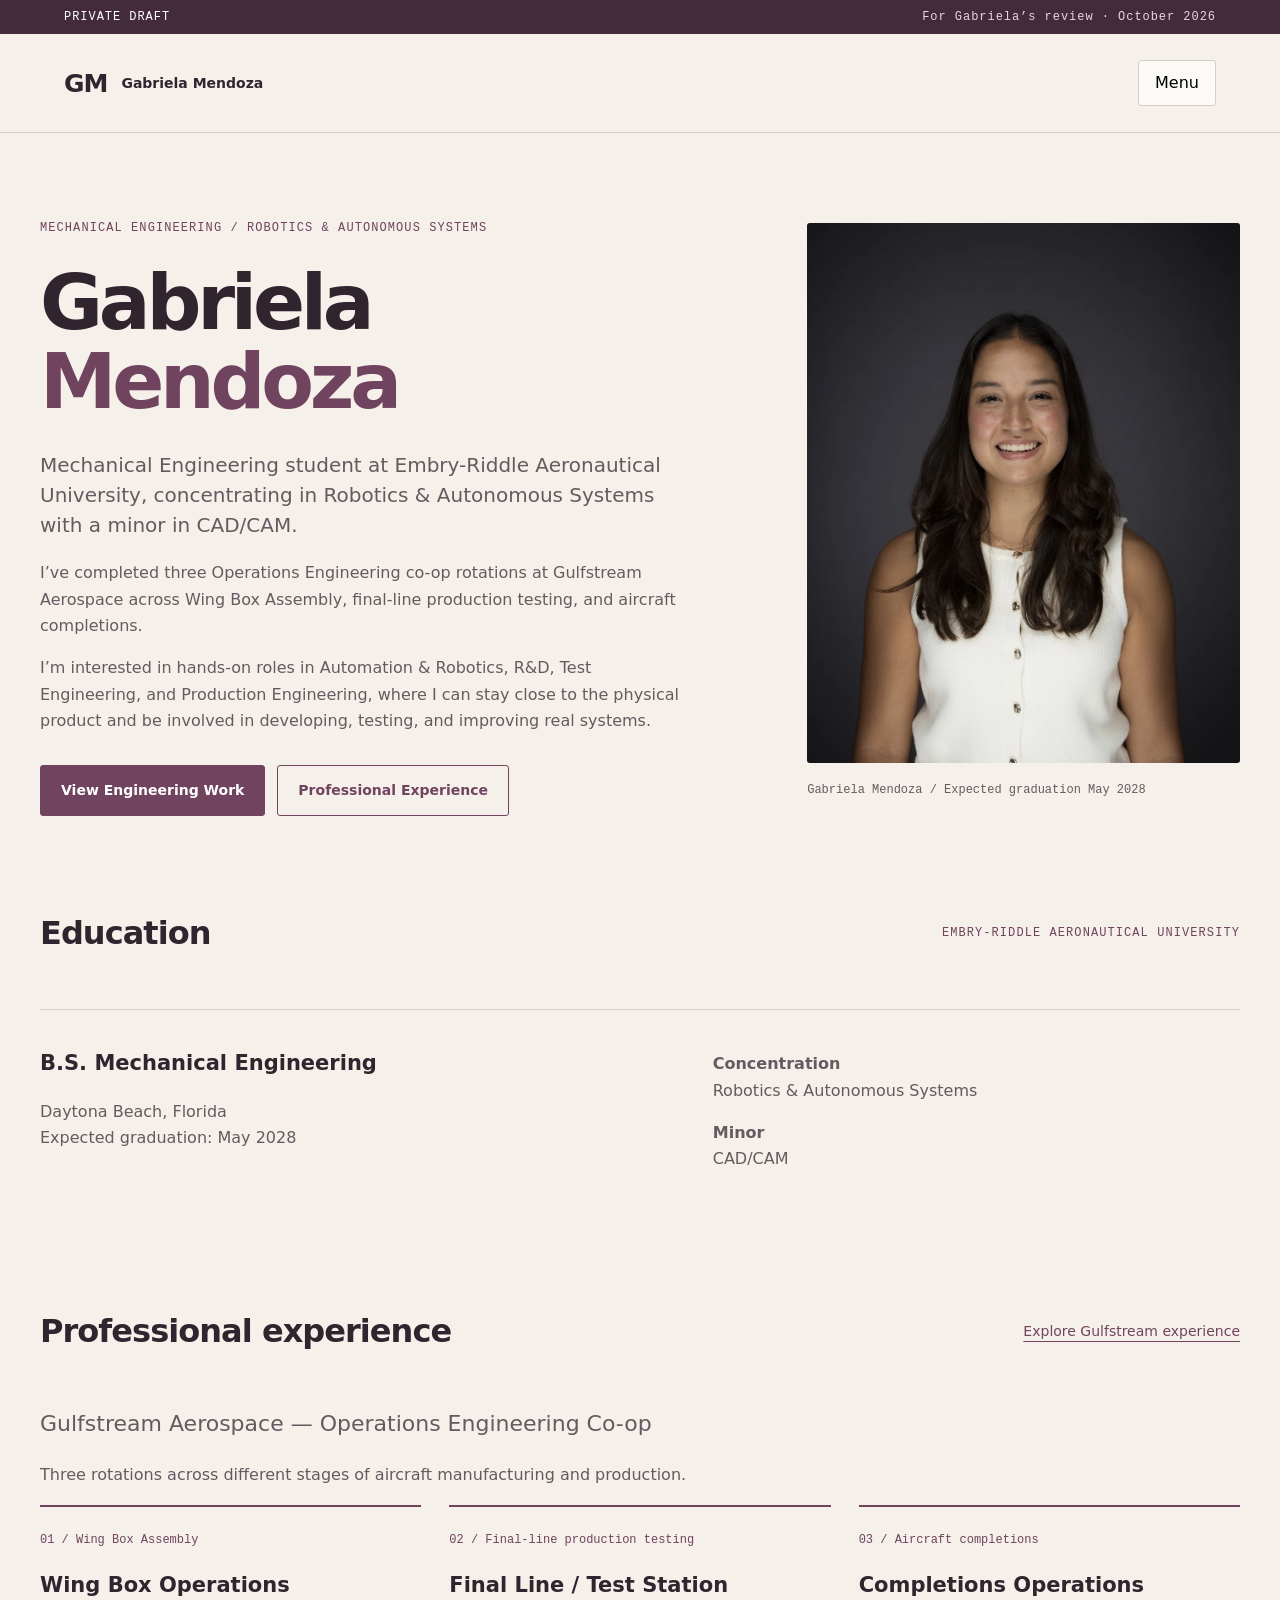
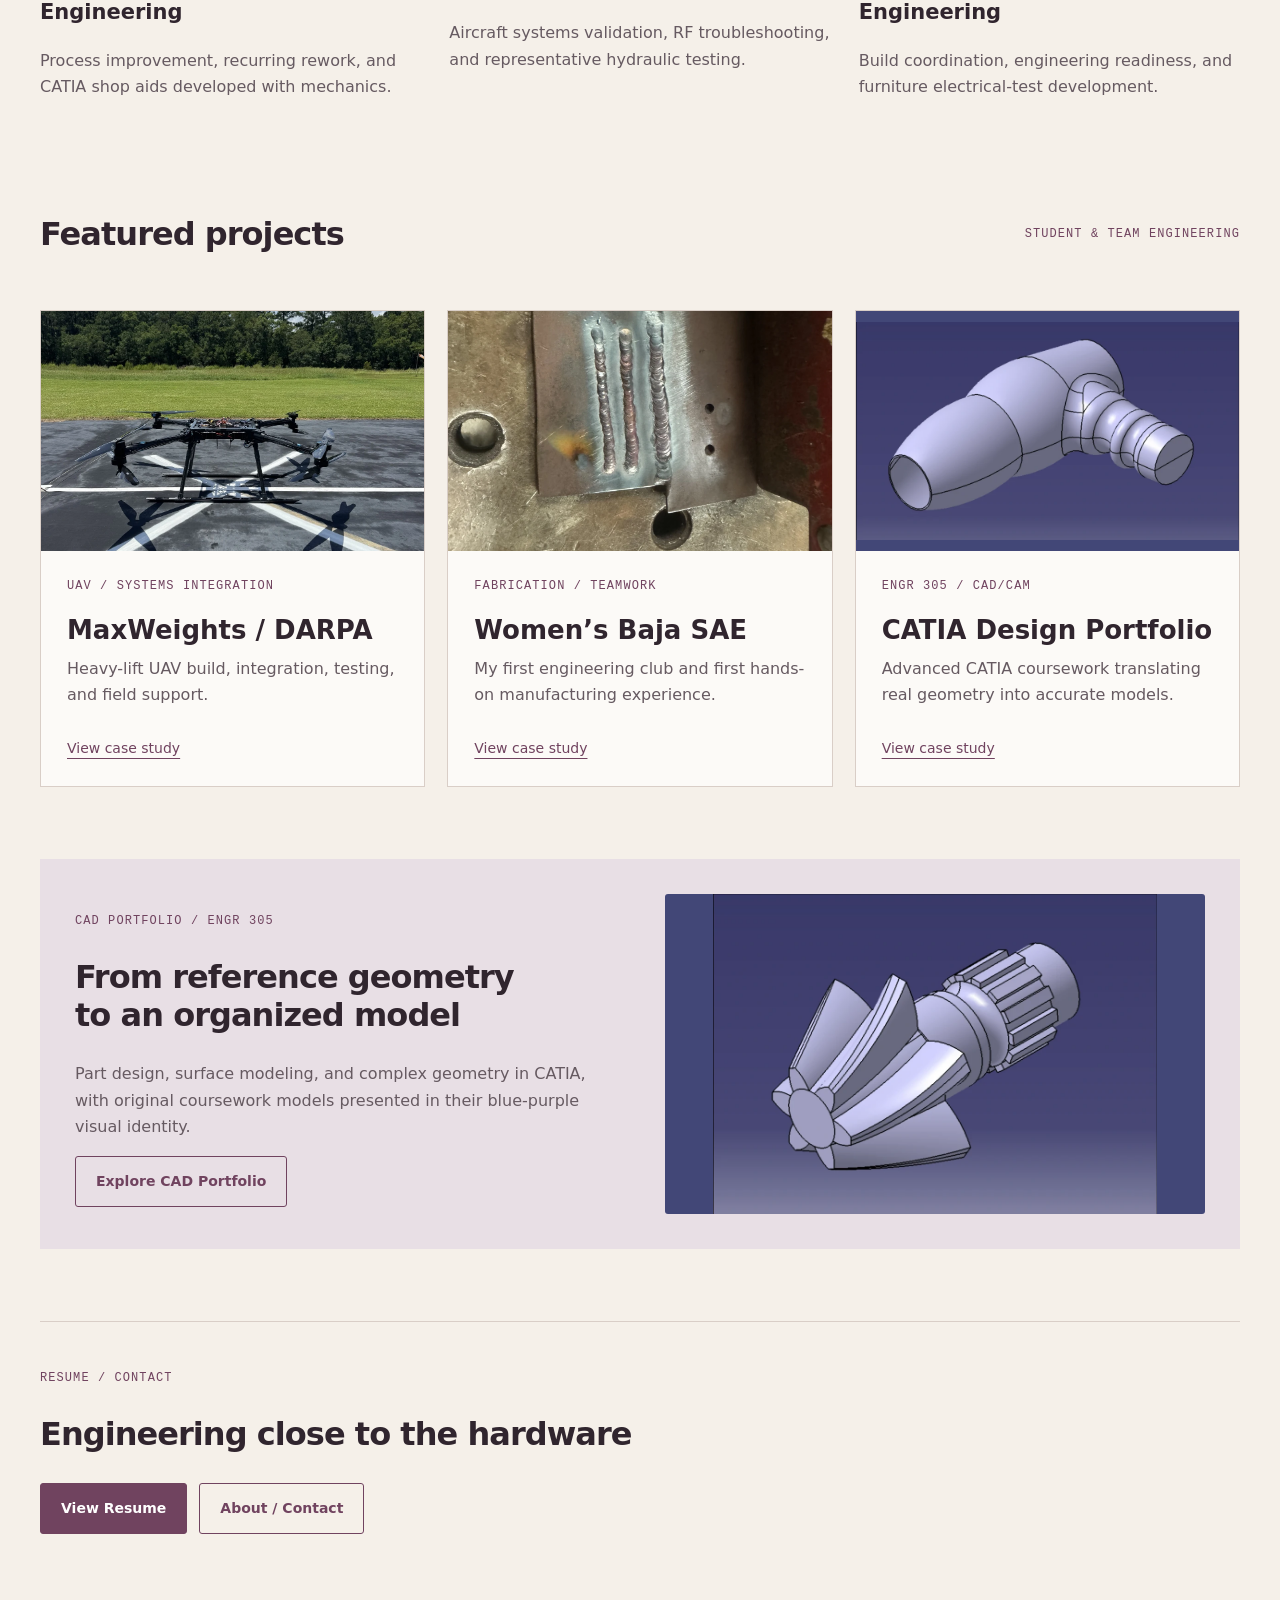
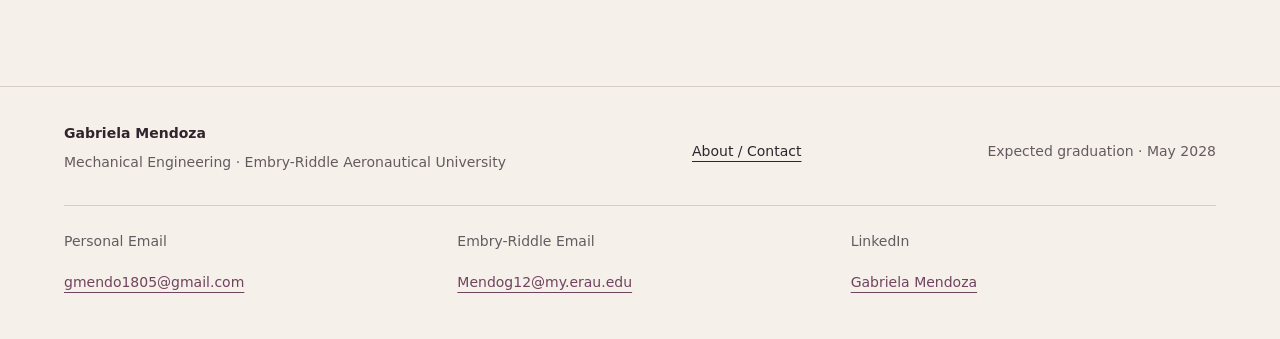
==== index.html @ 45b30d53 "Deploy approved portfolio dist without design changes" ====
<!doctype html><html lang="en"><head><meta charset="utf-8"><meta name="viewport" content="width=device-width,initial-scale=1"><title>Mechanical Engineering Portfolio | Gabriela Mendoza</title><meta name="description" content="Gabriela Mendoza: mechanical engineering, robotics, aircraft production, testing, and CAD."><meta name="robots" content="noindex,nofollow"><meta property="og:title" content="Mechanical Engineering Portfolio | Gabriela Mendoza"><meta property="og:description" content="Gabriela Mendoza: mechanical engineering, robotics, aircraft production, testing, and CAD."><meta property="og:type" content="website"><meta property="og:image" content="assets/social-preview.jpg"><link rel="icon" href="assets/favicon.svg"><link rel="stylesheet" href="assets/style.css"><link rel="stylesheet" href="assets/revision.css"><script src="assets/site.js" defer></script></head><body><a class="skip" href="#main">Skip to content</a><div class="preview">PRIVATE DRAFT <span>For Gabriela’s review · October 2026</span></div><header><a class="brand" href="index.html">GM<span>Gabriela Mendoza</span></a><button class="menu" aria-expanded="false" aria-controls="navigation">Menu</button><nav id="navigation" aria-label="Main navigation"><a href="index.html" aria-current="page">Home</a><a href="education.html">Education</a><a href="experience.html">Professional Experience</a><a href="projects.html">Projects</a><a href="cad.html">CAD Portfolio</a><a href="certifications.html">Certifications</a><a href="resume.html">Resume</a><a href="about.html">About / Contact</a></nav></header><main id="main"><section class="hero"><div><p class="eyebrow">Mechanical Engineering / Robotics & Autonomous Systems</p><h1>Gabriela<br><span>Mendoza</span></h1><p class="lead">Mechanical Engineering student at Embry-Riddle Aeronautical University, concentrating in Robotics & Autonomous Systems with a minor in CAD/CAM.</p><p>I’ve completed three Operations Engineering co-op rotations at Gulfstream Aerospace across Wing Box Assembly, final-line production testing, and aircraft completions.</p><p>I’m interested in hands-on roles in Automation &amp; Robotics, R&amp;D, Test Engineering, and Production Engineering, where I can stay close to the physical product and be involved in developing, testing, and improving real systems.</p><div class="actions"><a class="button" href="projects.html">View Engineering Work</a><a class="button secondary" href="experience.html">Professional Experience</a></div></div><figure class="portrait"><img src="assets/web/headshot.webp" alt="Professional portrait of Gabriela Mendoza" fetchpriority="high" srcset="assets/web/headshot-480.webp 320w, assets/web/headshot-960.webp 640w, assets/web/headshot.webp 1024w" sizes="(max-width: 760px) 100vw, 60vw"><figcaption>Gabriela Mendoza / Expected graduation May 2028</figcaption></figure></section><section id="education"><div class="section-title"><h2>Education</h2><span class="eyebrow">Embry-Riddle Aeronautical University</span></div><div class="education-row"><div><h3>B.S. Mechanical Engineering</h3><p>Daytona Beach, Florida<br>Expected graduation: May 2028</p></div><div><p><strong>Concentration</strong><br>Robotics & Autonomous Systems</p><p><strong>Minor</strong><br>CAD/CAM</p></div></div></section><section id="professional-experience"><div class="section-title"><h2>Professional experience</h2><a href="experience.html">Explore Gulfstream experience</a></div><p class="lead">Gulfstream Aerospace — Operations Engineering Co-op</p><p>Three rotations across different stages of aircraft manufacturing and production.</p><div class="progress"><div><span>01 / Wing Box Assembly</span><h3>Wing Box Operations Engineering</h3><p>Process improvement, recurring rework, and CATIA shop aids developed with mechanics.</p></div><div><span>02 / Final-line production testing</span><h3>Final Line / Test Station</h3><p>Aircraft systems validation, RF troubleshooting, and representative hydraulic testing.</p></div><div><span>03 / Aircraft completions</span><h3>Completions Operations Engineering</h3><p>Build coordination, engineering readiness, and furniture electrical-test development.</p></div></div></section><section id="featured-projects"><div class="section-title"><h2>Featured projects</h2><span class="eyebrow">Student & Team Engineering</span></div><div class="cards"><a class="card visual-card" href="maxweights.html"><img src="assets/web/drone-field.webp" alt="" loading="lazy" srcset="assets/web/drone-field-480.webp 360w, assets/web/drone-field-960.webp 720w, assets/web/drone-field.webp 1152w" sizes="(max-width: 760px) 100vw, 60vw"><div><span class="eyebrow">UAV / Systems Integration</span><h3>MaxWeights / DARPA</h3><p>Heavy-lift UAV build, integration, testing, and field support.</p><span class="card-link">View case study</span></div></a><a class="card visual-card" href="baja.html"><img src="assets/web/baja-weld.webp" alt="" loading="lazy" srcset="assets/web/baja-weld-480.webp 360w, assets/web/baja-weld-960.webp 720w, assets/web/baja-weld.webp 1152w" sizes="(max-width: 760px) 100vw, 60vw"><div><span class="eyebrow">Fabrication / Teamwork</span><h3>Women’s Baja SAE</h3><p>My first engineering club and first hands-on manufacturing experience.</p><span class="card-link">View case study</span></div></a><a class="card visual-card" href="cad.html"><img src="assets/web/transition.webp" alt="" loading="lazy" srcset="assets/web/transition-480.webp 480w, assets/web/transition-960.webp 960w, assets/web/transition.webp 1400w" sizes="(max-width: 760px) 100vw, 60vw"><div><span class="eyebrow">ENGR 305 / CAD/CAM</span><h3>CATIA Design Portfolio</h3><p>Advanced CATIA coursework translating real geometry into accurate models.</p><span class="card-link">View case study</span></div></a></div></section><section id="cad-portfolio" class="cad-feature"><div><p class="eyebrow">CAD Portfolio / ENGR 305</p><h2>From reference geometry<br>to an organized model</h2><p>Part design, surface modeling, and complex geometry in CATIA, with original coursework models presented in their blue-purple visual identity.</p><a class="button secondary" href="cad.html">Explore CAD Portfolio</a></div><figure class="photo "><img src="assets/web/radial.webp" alt="Original CATIA radial-feature coursework model" loading="lazy" decoding="async" srcset="assets/web/radial-480.webp 480w, assets/web/radial-960.webp 960w, assets/web/radial.webp 1400w" sizes="(max-width: 760px) 100vw, 60vw"></figure></section><section id="resume-contact" class="callout"><p class="eyebrow">Resume / Contact</p><h2>Engineering close to the hardware</h2><div class="actions"><a class="button" href="resume.html">View Resume</a><a class="button secondary" href="about.html">About / Contact</a></div></section></main><footer><div><strong>Gabriela Mendoza</strong><p>Mechanical Engineering · Embry-Riddle Aeronautical University</p></div><a href="about.html">About / Contact</a><span>Expected graduation · May 2028</span><div class="footer-contact" aria-label="Contact Gabriela"><div class="contact-links"><div><span>Personal Email</span><a href="mailto:gmendo1805@gmail.com">gmendo1805@gmail.com</a></div><div><span>Embry-Riddle Email</span><a href="mailto:Mendog12@my.erau.edu">Mendog12@my.erau.edu</a></div><div><span>LinkedIn</span><a href="https://www.linkedin.com/in/gabriela-mendoza-131874274" target="_blank" rel="noopener">Gabriela Mendoza</a></div></div></div></footer></body></html>
---- assets/style.css ----
:root{--ink:#101828;--muted:#526174;--blue:#245c8e;--paper:#f7f8fa;--line:#d4dce5}*{box-sizing:border-box}html{scroll-behavior:smooth}body{margin:0;background:var(--paper);color:var(--ink);font:16px/1.65 system-ui,-apple-system,BlinkMacSystemFont,"Segoe UI",sans-serif}a{color:inherit;text-underline-offset:5px}button{font:inherit}a:focus-visible,button:focus-visible{outline:3px solid #327cc1;outline-offset:5px}.skip{position:absolute;left:20px;top:-100px;background:white;padding:12px;z-index:10}.skip:focus{top:10px}.preview{padding:8px 5%;background:#101828;color:white;font:12px/1.5 ui-monospace,monospace;letter-spacing:.08em;display:flex;justify-content:space-between}.preview span{color:#bdccde}header{max-width:1440px;margin:auto;padding:26px 5%;display:flex;align-items:center;justify-content:space-between;gap:20px;border-bottom:1px solid var(--line)}.brand{font-size:25px;font-weight:800;text-decoration:none;display:flex;align-items:center;gap:14px;letter-spacing:-1px}.brand span{font-size:14px;letter-spacing:0;font-weight:600}nav{display:flex;gap:23px}nav a{font-size:14px;text-decoration:none;padding:10px 0;color:var(--muted)}nav a:hover,nav a[aria-current]{color:var(--blue);box-shadow:0 2px var(--blue)}.menu{display:none}main{max-width:1280px;padding:0 40px 80px;margin:auto}section{margin:72px 0}.hero{display:grid;grid-template-columns:1.55fr 1fr;gap:75px;align-items:center;margin:74px 0 48px}.eyebrow{font:12px/1.6 ui-monospace,SFMono-Regular,Consolas,monospace;letter-spacing:.09em;text-transform:uppercase;color:var(--blue)}h1{font-size:clamp(44px,6.3vw,84px);line-height:1.04;letter-spacing:-.055em;margin:24px 0 28px;font-weight:650}h1 span{color:var(--blue)}h2{font-size:32px;line-height:1.2;letter-spacing:-.03em;font-weight:600}h3{font-size:21px;line-height:1.3;font-weight:600}p{color:var(--muted);max-width:70ch} .lead{font-size:22px;line-height:1.5;max-width:770px}.hero p:not(.eyebrow){max-width:650px}.actions{display:flex;align-items:center;flex-wrap:wrap;gap:12px;margin-top:30px}.button{display:inline-block;padding:13px 20px;background:var(--blue);color:white;border:1px solid var(--blue);text-decoration:none;font-size:14px;font-weight:600;border-radius:3px;min-height:48px}.button:hover{background:#17466e}.button.secondary{color:var(--blue);background:transparent}.button.secondary:hover{background:#eaf1f7}.text-link{padding:12px;font-size:14px;font-weight:600}.education{background:#eaf1f7;padding:38px;border-top:4px solid var(--blue)}.big{font-size:92px;font-weight:500;line-height:1.1;display:block;letter-spacing:-6px;margin:20px 0;color:var(--blue)}.education h2{font-size:28px;margin:16px 0}.rule{height:1px;background:#c1d1e0;margin:25px 0}.roles{font-size:14px;padding:25px 0;border-top:1px solid var(--line);border-bottom:1px solid var(--line);color:var(--blue)}.section-title{display:flex;justify-content:space-between;align-items:center;gap:20px;margin-bottom:30px}.section-title a{font-size:14px;color:var(--blue)}.progress{display:grid;grid-template-columns:repeat(3,1fr);gap:28px}.progress>div{border-top:2px solid var(--blue);padding-top:18px}.progress span{font:12px ui-monospace,monospace;color:var(--blue)}.cards{display:grid;grid-template-columns:repeat(3,1fr);gap:22px}.cards.two{grid-template-columns:repeat(2,1fr)}.card{padding:34px 28px;display:flex;flex-direction:column;background:white;border:1px solid var(--line);text-decoration:none;min-height:270px;transition:transform .15s,border-color .15s}.card:hover{transform:translateY(-4px);border-color:var(--blue)}.card h3{font-size:27px;margin:28px 0 8px}.card p{margin:0 0 28px}.card-link{margin-top:auto;font-size:14px;color:var(--blue);text-decoration:underline}.intro{margin:80px 0 60px;max-width:950px}.intro h1{font-size:clamp(42px,5.2vw,70px)}.rotation{display:grid;grid-template-columns:1fr 1.25fr;gap:85px;padding-top:45px;border-top:1px solid var(--line)}.index{font-size:48px;color:#a7b7c8;line-height:1.2}.detail{padding-bottom:15px;border-bottom:1px solid var(--line);margin-bottom:24px}.detail h3{margin-top:0}.footnote{font-size:14px;border-left:3px solid var(--blue);padding-left:20px}.asset-note{padding:30px;background:#eaf1f7;border:1px dashed #a3b8cc;margin:25px 0}.asset-note p{margin:8px 0}.case{display:grid;grid-template-columns:1fr 2fr;gap:70px}.case article{margin-bottom:45px}.case h2{margin-top:0}.case aside{border-top:2px solid var(--blue);padding-top:22px}.cad-empty{background:#eaeaf3;padding:55px;border-top:4px solid #424777}.cad-empty .eyebrow{color:#424777}.resume-sheet{background:white;border:1px solid var(--line);padding:45px}.callout{border-top:1px solid var(--line);padding-top:35px}footer{border-top:1px solid var(--line);max-width:1440px;margin:auto;padding:35px 5%;display:flex;justify-content:space-between;gap:25px;align-items:center;font-size:14px}footer p{margin:6px 0}footer span{color:var(--muted)}@media(max-width:1100px){nav{gap:12px}.brand span{display:none}.hero{gap:35px}.rotation{gap:35px}}@media(max-width:760px){main{padding:0 22px 45px}header{flex-wrap:wrap;padding:18px 22px}.brand span{display:block}.menu{display:block;border:1px solid var(--line);background:white;padding:9px 16px;border-radius:3px}nav{display:none;width:100%;flex-direction:column;gap:0}nav.open{display:flex}nav a{padding:12px}.preview{padding:8px 22px}.preview span{font-size:11px;letter-spacing:0}.hero,.rotation,.case{grid-template-columns:1fr;gap:30px}.hero{margin-top:45px}.hero h1{font-size:64px}.education{padding:28px}.big{font-size:70px}.cards,.cards.two,.progress{grid-template-columns:1fr}.card{min-height:240px}.section-title{align-items:flex-start;flex-direction:column;gap:0}.section-title h2{margin-bottom:12px}section{margin:48px 0}.intro{margin-top:48px}.intro h1{font-size:48px}.resume-sheet,.cad-empty{padding:26px}.case aside{max-width:100%}footer{align-items:flex-start;flex-direction:column}.lead{font-size:20px}}@media(prefers-reduced-motion:reduce){html{scroll-behavior:auto}*{transition:none!important}}
---- assets/revision.css ----
:root{--ink:#30252e;--muted:#665a61;--blue:#70435f;--paper:#f5f0e9;--line:#d9cec7}body{background:var(--paper)}.preview{background:#432b3b}.preview span{color:#e7d6df}h1{font-weight:600}.hero{grid-template-columns:1.45fr .9fr;gap:70px}.hero h1{font-size:clamp(48px,6vw,80px)}.hero .lead{font-size:20px}.portrait{margin:0}.portrait img{width:100%;height:540px;object-fit:cover;object-position:center 25%;border-radius:3px;background:#d7c8c5}.portrait figcaption{font:12px/1.6 ui-monospace,monospace;color:var(--muted);margin-top:10px}.button:hover{background:#513046}.button.secondary:hover{background:#eae0e5}.education-row{display:grid;grid-template-columns:1.1fr .9fr 1.2fr;gap:40px;border-top:1px solid var(--line);padding:25px 0}.education-row h3{margin-top:15px}.progress span,.eyebrow{color:var(--blue)}.education{background:#eee5dc}.visual-card{padding:0;overflow:hidden;border-color:var(--line);background:#fcfaf7;min-height:0}.visual-card>img{width:100%;height:240px;object-fit:cover}.visual-card>div{padding:26px;display:flex;flex-direction:column;flex:1}.visual-card h3{margin-top:18px;font-size:26px}.visual-card .card-link{margin-top:auto}.visual-card:nth-child(3)>img{object-fit:contain;background:#424777}.photo{margin:0}.photo img{display:block;width:100%;height:auto;border-radius:3px}.photo figcaption{font-size:14px;color:var(--muted);margin-top:12px}.wide-photo{background:#e6ddd3;padding:25px}.wide-photo img{height:550px;object-fit:contain}.experience-photo{float:right;width:28%;margin:0 0 35px 40px}.experience-photo img{max-height:340px;object-fit:cover;object-position:center 68%}.experience-context{max-width:780px;font-size:18px}.rotation{clear:both;gap:60px}.rotation h2{font-size:30px}.index{color:#b698aa}.metrics{display:grid;gap:18px;margin:30px 0}.metrics>div{padding:15px 0;border-top:1px solid var(--line)}.metrics strong{font-size:34px;color:var(--blue);display:block;line-height:1.2}.metrics span{font-size:14px;color:var(--muted)}.star{margin:60px 0}.star-step{display:grid;grid-template-columns:1fr 1.55fr;gap:65px;padding:38px 0;border-top:1px solid var(--line)}.star-step h2{font-size:30px}.star-step p:first-child{margin-top:0}.star-step .photo{margin:28px 0}.star-step img{max-height:540px;object-fit:contain;background:#e8dfd5}.weld-photo img{max-height:390px}.challenge{padding:35px;background:#ece3da}.source-link{font-size:14px;color:var(--blue)}.cad-feature{display:grid;grid-template-columns:1fr 1fr;gap:50px;align-items:center;padding:35px;background:#e8dfe5}.cad-feature img{max-height:320px;object-fit:contain;background:#424777}.cad-lead{padding:25px;background:#e9e3ed}.cad-lead img{height:360px;object-fit:contain}.gallery-grid{display:grid;grid-template-columns:repeat(3,1fr);gap:24px}.model{background:#fcfaf7;border:1px solid var(--line);text-decoration:none;display:block}.model img{width:100%;height:240px;object-fit:contain;background:#424777;display:block}.model span{display:block;padding:16px;font-size:15px}.model:hover{border-color:var(--blue)}.about-layout{display:grid;grid-template-columns:.8fr 1.2fr;gap:65px;align-items:start}.about-layout img{max-height:580px;object-fit:cover}.video-panel{margin:35px 0}.video-panel video{width:100%;max-height:540px;background:#30252e;border-radius:3px}.video-panel figcaption{font-size:14px;color:var(--muted);margin-top:10px}a:focus-visible,button:focus-visible{outline-color:#70435f}.resume-sheet{background:#fcfaf7}@media(max-width:1000px){header{flex-wrap:wrap}.hero{gap:35px}.portrait img{height:480px}.gallery-grid{grid-template-columns:repeat(2,1fr)}.star-step{gap:35px}.education-row{gap:25px}}@media(max-width:760px){.hero,.education-row,.star-step,.cad-feature,.about-layout{grid-template-columns:1fr;gap:24px}.portrait{max-width:450px}.portrait img{height:430px}.hero h1{font-size:60px}.experience-photo{float:none;width:100%;margin:30px 0}.experience-photo img{max-height:440px;object-fit:contain}.rotation{gap:20px}.education-row{padding-top:15px}.education-row>div{border-bottom:1px solid var(--line);padding-bottom:15px}.wide-photo{padding:12px}.wide-photo img{height:420px}.visual-card>img{height:260px}.cad-feature{padding:22px}.gallery-grid{grid-template-columns:1fr}.model img{height:280px}.star-step{padding:25px 0}.star-step h2{margin:12px 0 0}.challenge{padding:24px}.about-layout .photo{max-width:420px}.cad-lead{padding:15px}.cad-lead img{height:260px}.metrics{grid-template-columns:1fr}.preview{flex-wrap:wrap;gap:4px}.hero .lead{font-size:19px}}

.experience-heading .experience-subtitle{display:block;font-size:clamp(24px,3vw,36px);line-height:1.35;letter-spacing:-.02em;color:var(--muted);margin-top:18px}.nowrap{white-space:nowrap}.experience-heading .nowrap{color:inherit}.combined-impact p{margin:12px 0}.combined-impact .impact-context{font-size:14px}.skill-grid{display:grid;grid-template-columns:repeat(3,1fr);gap:22px}.skill-grid article{border-top:2px solid #424777;padding-top:12px}.skill-grid h3{font-size:20px;color:#424777}.mouse-model img,.mouse-presentation img{filter:sepia(1) saturate(1.8) hue-rotate(205deg) brightness(.83);background:#424777}.mouse-presentation{background:#424777;padding:24px;max-width:850px}.mouse-presentation img{width:100%;height:auto;display:block}.mouse-detail{scroll-margin-top:30px}@media(max-width:760px){.skill-grid{grid-template-columns:1fr}.experience-heading .experience-subtitle{font-size:25px}.mouse-presentation{padding:12px}}

.contact-section{padding-top:35px;border-top:1px solid var(--line)}.contact-links{display:grid;grid-template-columns:repeat(3,minmax(0,1fr));gap:28px}.contact-links>div{display:flex;flex-direction:column;gap:7px}.contact-links span{font-size:14px;color:var(--muted)}.contact-links a{color:var(--blue);font-size:16px;overflow-wrap:anywhere;min-height:44px;display:flex;align-items:center}footer{flex-wrap:wrap}.footer-contact{flex-basis:100%;border-top:1px solid var(--line);padding-top:24px}.footer-contact .contact-links a{font-size:14px}@media(max-width:760px){.contact-links{grid-template-columns:1fr;gap:18px}.footer-contact{width:100%}}

.structures-training .photo{margin:24px 0 8px;max-width:640px}.structures-training .photo img{width:100%;height:auto}.structures-training figcaption{font-size:14px;line-height:1.6}

.credential-grid{display:grid;grid-template-columns:repeat(2,minmax(0,1fr));gap:24px}.credential-card{background:#fcfaf7;border:1px solid var(--line);padding:30px}.credential-card h3{font-size:25px;margin:8px 0 14px}.credential-org{font-weight:600;color:var(--ink)}.credential-date{font-size:14px}.credential-image{width:100%;height:330px;object-fit:contain;display:block;margin:25px 0;background:#eee5dc}.recognition-image{height:420px}.credential-card blockquote{margin:20px 0;padding-left:20px;border-left:3px solid var(--blue);color:var(--muted)}.pdf-preview{margin:35px 0}.pdf-preview object{display:block;width:100%;height:1000px;border:1px solid var(--line);background:white}.pdf-preview img{width:100%;height:auto}.resume-actions{margin-top:-20px}@media(max-width:1280px){header{flex-wrap:wrap}.menu{display:block;border:1px solid var(--line);background:#fcfaf7;padding:9px 16px;border-radius:3px}nav{display:none;width:100%;flex-direction:column;gap:0}nav.open{display:flex}nav a{padding:12px}}@media(max-width:760px){.credential-grid{grid-template-columns:1fr}.credential-card{padding:22px}.credential-image{height:280px}.recognition-image{height:340px}.pdf-preview object{height:650px}}

.education-row{grid-template-columns:1.2fr 1fr}.recognition-image{height:auto;max-height:none;object-fit:contain}.structures-training .photo{max-width:570px}.resume-card-preview{max-width:380px;margin:45px auto 60px;padding:16px;background:#fcfaf7;border:1px solid var(--line);box-shadow:0 6px 20px #30252e0a}.resume-card-preview img{display:block;width:100%;height:auto}.resume-actions{margin:0 0 20px}.resume-card-preview a{display:block}.resume-card-preview a:focus-visible{outline-offset:8px}@media(max-width:760px){.education-row{grid-template-columns:1fr}.resume-card-preview{max-width:300px;margin-top:35px}}
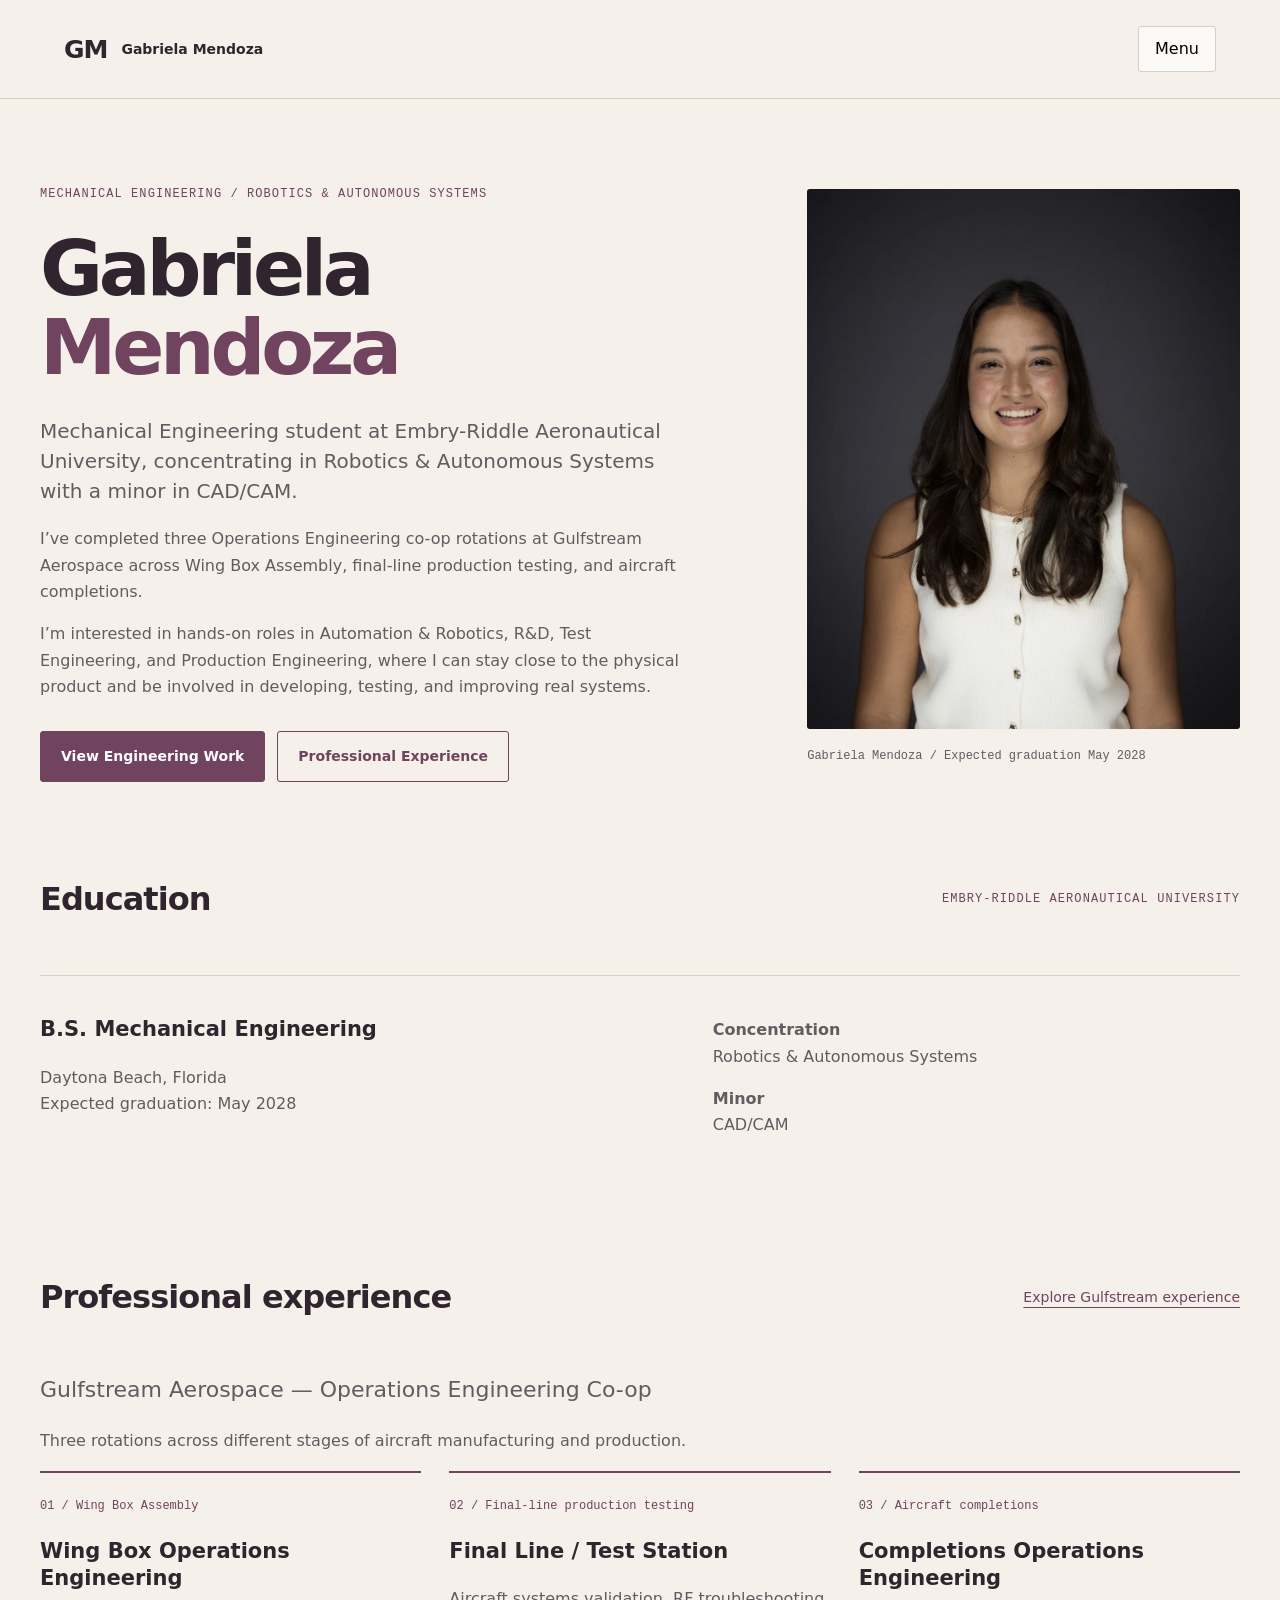
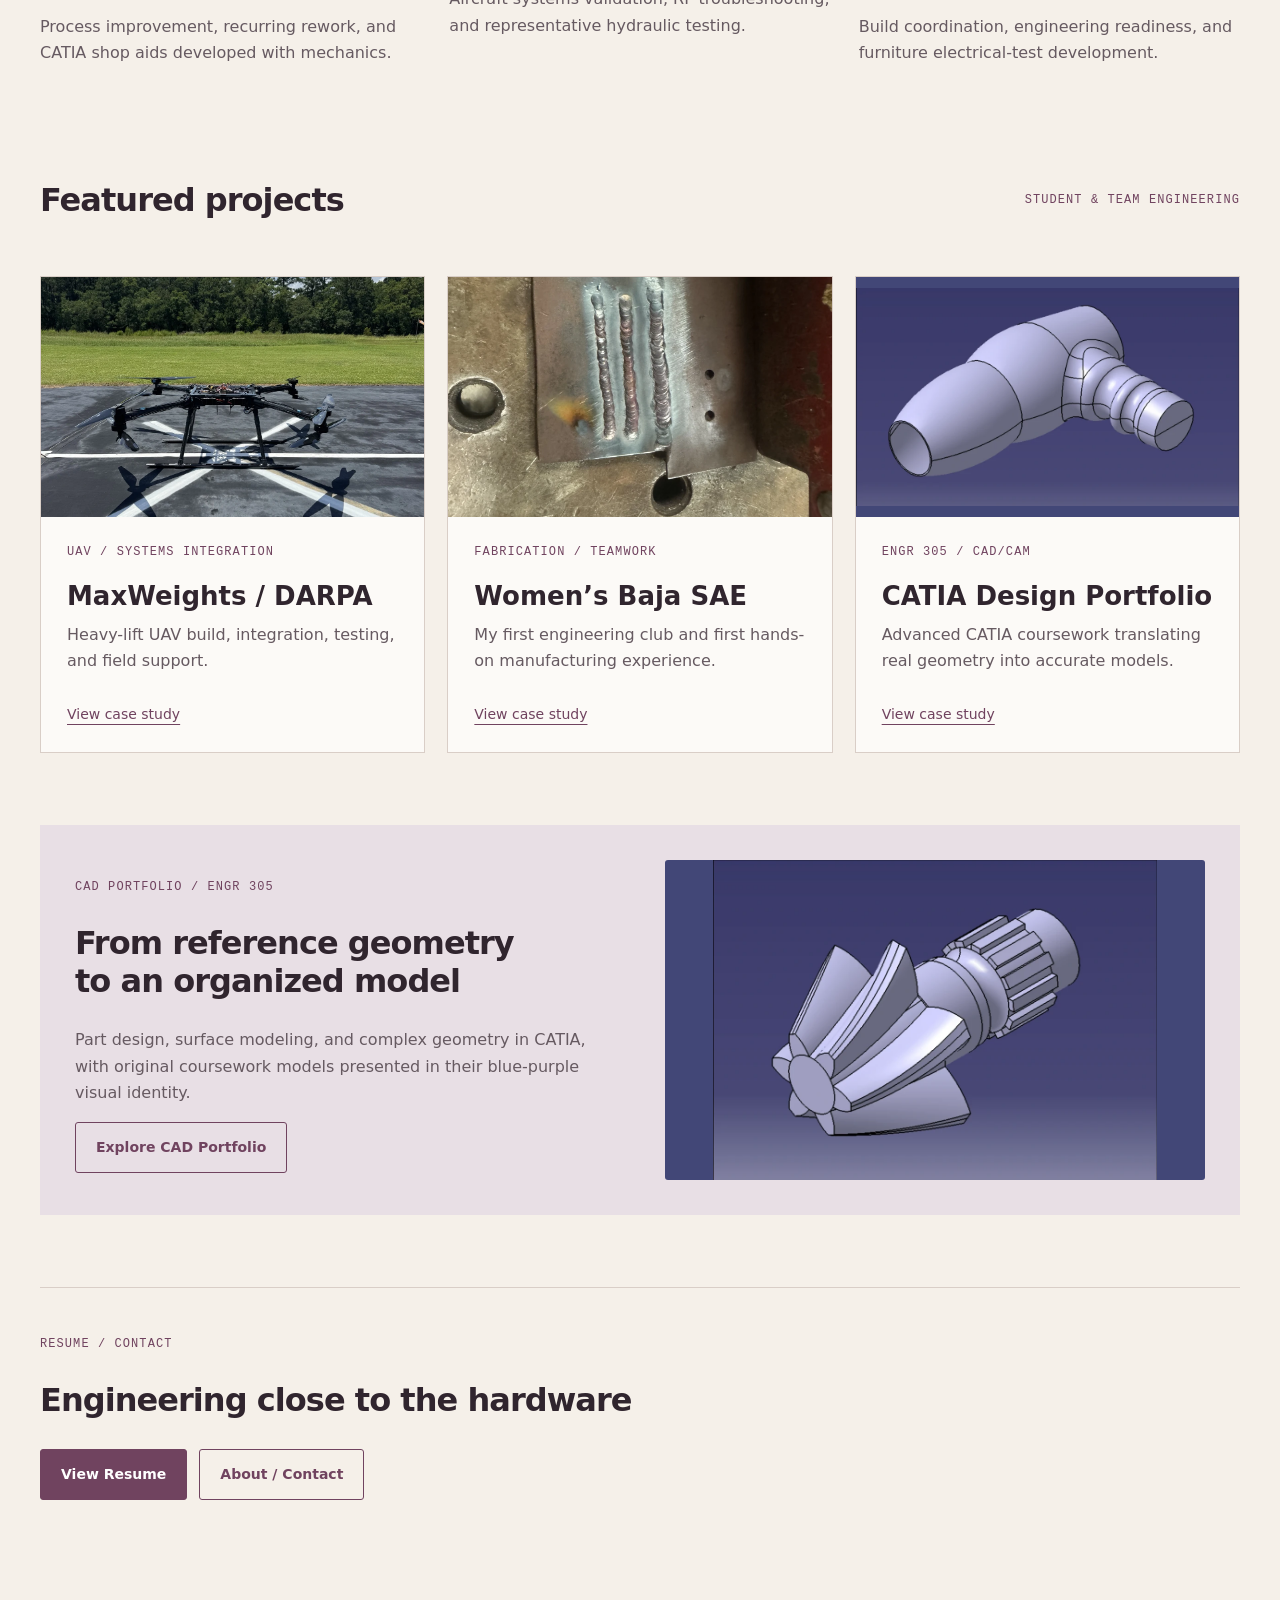
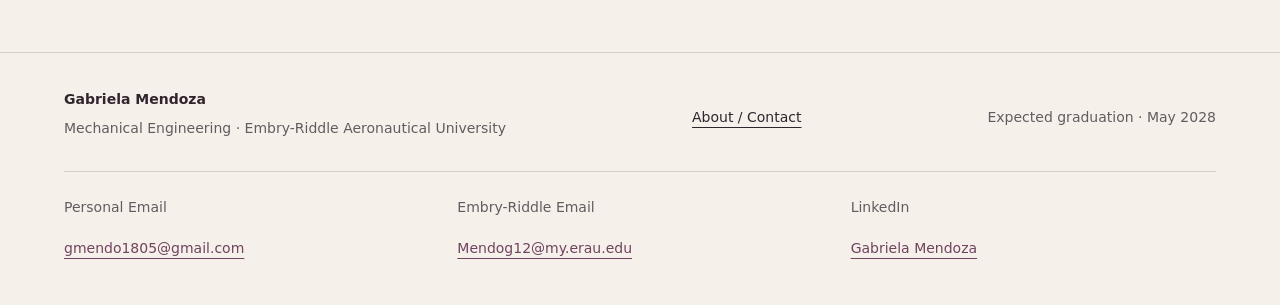
==== commit 3456a8b3: "Remove draft banner and improve public crawler metadata" ====
--- a/index.html
+++ b/index.html
@@ -1 +1 @@
-<!doctype html><html lang="en"><head><meta charset="utf-8"><meta name="viewport" content="width=device-width,initial-scale=1"><title>Mechanical Engineering Portfolio | Gabriela Mendoza</title><meta name="description" content="Gabriela Mendoza: mechanical engineering, robotics, aircraft production, testing, and CAD."><meta name="robots" content="noindex,nofollow"><meta property="og:title" content="Mechanical Engineering Portfolio | Gabriela Mendoza"><meta property="og:description" content="Gabriela Mendoza: mechanical engineering, robotics, aircraft production, testing, and CAD."><meta property="og:type" content="website"><meta property="og:image" content="assets/social-preview.jpg"><link rel="icon" href="assets/favicon.svg"><link rel="stylesheet" href="assets/style.css"><link rel="stylesheet" href="assets/revision.css"><script src="assets/site.js" defer></script></head><body><a class="skip" href="#main">Skip to content</a><div class="preview">PRIVATE DRAFT <span>For Gabriela’s review · October 2026</span></div><header><a class="brand" href="index.html">GM<span>Gabriela Mendoza</span></a><button class="menu" aria-expanded="false" aria-controls="navigation">Menu</button><nav id="navigation" aria-label="Main navigation"><a href="index.html" aria-current="page">Home</a><a href="education.html">Education</a><a href="experience.html">Professional Experience</a><a href="projects.html">Projects</a><a href="cad.html">CAD Portfolio</a><a href="certifications.html">Certifications</a><a href="resume.html">Resume</a><a href="about.html">About / Contact</a></nav></header><main id="main"><section class="hero"><div><p class="eyebrow">Mechanical Engineering / Robotics & Autonomous Systems</p><h1>Gabriela<br><span>Mendoza</span></h1><p class="lead">Mechanical Engineering student at Embry-Riddle Aeronautical University, concentrating in Robotics & Autonomous Systems with a minor in CAD/CAM.</p><p>I’ve completed three Operations Engineering co-op rotations at Gulfstream Aerospace across Wing Box Assembly, final-line production testing, and aircraft completions.</p><p>I’m interested in hands-on roles in Automation &amp; Robotics, R&amp;D, Test Engineering, and Production Engineering, where I can stay close to the physical product and be involved in developing, testing, and improving real systems.</p><div class="actions"><a class="button" href="projects.html">View Engineering Work</a><a class="button secondary" href="experience.html">Professional Experience</a></div></div><figure class="portrait"><img src="assets/web/headshot.webp" alt="Professional portrait of Gabriela Mendoza" fetchpriority="high" srcset="assets/web/headshot-480.webp 320w, assets/web/headshot-960.webp 640w, assets/web/headshot.webp 1024w" sizes="(max-width: 760px) 100vw, 60vw"><figcaption>Gabriela Mendoza / Expected graduation May 2028</figcaption></figure></section><section id="education"><div class="section-title"><h2>Education</h2><span class="eyebrow">Embry-Riddle Aeronautical University</span></div><div class="education-row"><div><h3>B.S. Mechanical Engineering</h3><p>Daytona Beach, Florida<br>Expected graduation: May 2028</p></div><div><p><strong>Concentration</strong><br>Robotics & Autonomous Systems</p><p><strong>Minor</strong><br>CAD/CAM</p></div></div></section><section id="professional-experience"><div class="section-title"><h2>Professional experience</h2><a href="experience.html">Explore Gulfstream experience</a></div><p class="lead">Gulfstream Aerospace — Operations Engineering Co-op</p><p>Three rotations across different stages of aircraft manufacturing and production.</p><div class="progress"><div><span>01 / Wing Box Assembly</span><h3>Wing Box Operations Engineering</h3><p>Process improvement, recurring rework, and CATIA shop aids developed with mechanics.</p></div><div><span>02 / Final-line production testing</span><h3>Final Line / Test Station</h3><p>Aircraft systems validation, RF troubleshooting, and representative hydraulic testing.</p></div><div><span>03 / Aircraft completions</span><h3>Completions Operations Engineering</h3><p>Build coordination, engineering readiness, and furniture electrical-test development.</p></div></div></section><section id="featured-projects"><div class="section-title"><h2>Featured projects</h2><span class="eyebrow">Student & Team Engineering</span></div><div class="cards"><a class="card visual-card" href="maxweights.html"><img src="assets/web/drone-field.webp" alt="" loading="lazy" srcset="assets/web/drone-field-480.webp 360w, assets/web/drone-field-960.webp 720w, assets/web/drone-field.webp 1152w" sizes="(max-width: 760px) 100vw, 60vw"><div><span class="eyebrow">UAV / Systems Integration</span><h3>MaxWeights / DARPA</h3><p>Heavy-lift UAV build, integration, testing, and field support.</p><span class="card-link">View case study</span></div></a><a class="card visual-card" href="baja.html"><img src="assets/web/baja-weld.webp" alt="" loading="lazy" srcset="assets/web/baja-weld-480.webp 360w, assets/web/baja-weld-960.webp 720w, assets/web/baja-weld.webp 1152w" sizes="(max-width: 760px) 100vw, 60vw"><div><span class="eyebrow">Fabrication / Teamwork</span><h3>Women’s Baja SAE</h3><p>My first engineering club and first hands-on manufacturing experience.</p><span class="card-link">View case study</span></div></a><a class="card visual-card" href="cad.html"><img src="assets/web/transition.webp" alt="" loading="lazy" srcset="assets/web/transition-480.webp 480w, assets/web/transition-960.webp 960w, assets/web/transition.webp 1400w" sizes="(max-width: 760px) 100vw, 60vw"><div><span class="eyebrow">ENGR 305 / CAD/CAM</span><h3>CATIA Design Portfolio</h3><p>Advanced CATIA coursework translating real geometry into accurate models.</p><span class="card-link">View case study</span></div></a></div></section><section id="cad-portfolio" class="cad-feature"><div><p class="eyebrow">CAD Portfolio / ENGR 305</p><h2>From reference geometry<br>to an organized model</h2><p>Part design, surface modeling, and complex geometry in CATIA, with original coursework models presented in their blue-purple visual identity.</p><a class="button secondary" href="cad.html">Explore CAD Portfolio</a></div><figure class="photo "><img src="assets/web/radial.webp" alt="Original CATIA radial-feature coursework model" loading="lazy" decoding="async" srcset="assets/web/radial-480.webp 480w, assets/web/radial-960.webp 960w, assets/web/radial.webp 1400w" sizes="(max-width: 760px) 100vw, 60vw"></figure></section><section id="resume-contact" class="callout"><p class="eyebrow">Resume / Contact</p><h2>Engineering close to the hardware</h2><div class="actions"><a class="button" href="resume.html">View Resume</a><a class="button secondary" href="about.html">About / Contact</a></div></section></main><footer><div><strong>Gabriela Mendoza</strong><p>Mechanical Engineering · Embry-Riddle Aeronautical University</p></div><a href="about.html">About / Contact</a><span>Expected graduation · May 2028</span><div class="footer-contact" aria-label="Contact Gabriela"><div class="contact-links"><div><span>Personal Email</span><a href="mailto:gmendo1805@gmail.com">gmendo1805@gmail.com</a></div><div><span>Embry-Riddle Email</span><a href="mailto:Mendog12@my.erau.edu">Mendog12@my.erau.edu</a></div><div><span>LinkedIn</span><a href="https://www.linkedin.com/in/gabriela-mendoza-131874274" target="_blank" rel="noopener">Gabriela Mendoza</a></div></div></div></footer></body></html>+<!doctype html><html lang="en"><head><meta charset="utf-8"><meta name="viewport" content="width=device-width,initial-scale=1"><title>Mechanical Engineering Portfolio | Gabriela Mendoza</title><meta name="description" content="Gabriela Mendoza: mechanical engineering, robotics, aircraft production, testing, and CAD."><meta name="robots" content="index,follow"><meta property="og:title" content="Mechanical Engineering Portfolio | Gabriela Mendoza"><meta property="og:description" content="Gabriela Mendoza: mechanical engineering, robotics, aircraft production, testing, and CAD."><meta property="og:type" content="website"><meta property="og:image" content="https://gmendo1805.github.io/engineering-portfolio/assets/social-preview.jpg"><link rel="icon" href="assets/favicon.svg"><link rel="stylesheet" href="assets/style.css"><link rel="stylesheet" href="assets/revision.css"><script src="assets/site.js" defer></script><link rel="canonical" href="https://gmendo1805.github.io/engineering-portfolio/"><meta property="og:url" content="https://gmendo1805.github.io/engineering-portfolio/"></head><body><a class="skip" href="#main">Skip to content</a><header><a class="brand" href="index.html">GM<span>Gabriela Mendoza</span></a><button class="menu" aria-expanded="false" aria-controls="navigation">Menu</button><nav id="navigation" aria-label="Main navigation"><a href="index.html" aria-current="page">Home</a><a href="education.html">Education</a><a href="experience.html">Professional Experience</a><a href="projects.html">Projects</a><a href="cad.html">CAD Portfolio</a><a href="certifications.html">Certifications</a><a href="resume.html">Resume</a><a href="about.html">About / Contact</a></nav></header><main id="main"><section class="hero"><div><p class="eyebrow">Mechanical Engineering / Robotics & Autonomous Systems</p><h1>Gabriela<br><span>Mendoza</span></h1><p class="lead">Mechanical Engineering student at Embry-Riddle Aeronautical University, concentrating in Robotics & Autonomous Systems with a minor in CAD/CAM.</p><p>I’ve completed three Operations Engineering co-op rotations at Gulfstream Aerospace across Wing Box Assembly, final-line production testing, and aircraft completions.</p><p>I’m interested in hands-on roles in Automation &amp; Robotics, R&amp;D, Test Engineering, and Production Engineering, where I can stay close to the physical product and be involved in developing, testing, and improving real systems.</p><div class="actions"><a class="button" href="projects.html">View Engineering Work</a><a class="button secondary" href="experience.html">Professional Experience</a></div></div><figure class="portrait"><img src="assets/web/headshot.webp" alt="Professional portrait of Gabriela Mendoza" fetchpriority="high" srcset="assets/web/headshot-480.webp 320w, assets/web/headshot-960.webp 640w, assets/web/headshot.webp 1024w" sizes="(max-width: 760px) 100vw, 60vw"><figcaption>Gabriela Mendoza / Expected graduation May 2028</figcaption></figure></section><section id="education"><div class="section-title"><h2>Education</h2><span class="eyebrow">Embry-Riddle Aeronautical University</span></div><div class="education-row"><div><h3>B.S. Mechanical Engineering</h3><p>Daytona Beach, Florida<br>Expected graduation: May 2028</p></div><div><p><strong>Concentration</strong><br>Robotics & Autonomous Systems</p><p><strong>Minor</strong><br>CAD/CAM</p></div></div></section><section id="professional-experience"><div class="section-title"><h2>Professional experience</h2><a href="experience.html">Explore Gulfstream experience</a></div><p class="lead">Gulfstream Aerospace — Operations Engineering Co-op</p><p>Three rotations across different stages of aircraft manufacturing and production.</p><div class="progress"><div><span>01 / Wing Box Assembly</span><h3>Wing Box Operations Engineering</h3><p>Process improvement, recurring rework, and CATIA shop aids developed with mechanics.</p></div><div><span>02 / Final-line production testing</span><h3>Final Line / Test Station</h3><p>Aircraft systems validation, RF troubleshooting, and representative hydraulic testing.</p></div><div><span>03 / Aircraft completions</span><h3>Completions Operations Engineering</h3><p>Build coordination, engineering readiness, and furniture electrical-test development.</p></div></div></section><section id="featured-projects"><div class="section-title"><h2>Featured projects</h2><span class="eyebrow">Student & Team Engineering</span></div><div class="cards"><a class="card visual-card" href="maxweights.html"><img src="assets/web/drone-field.webp" alt="" loading="lazy" srcset="assets/web/drone-field-480.webp 360w, assets/web/drone-field-960.webp 720w, assets/web/drone-field.webp 1152w" sizes="(max-width: 760px) 100vw, 60vw"><div><span class="eyebrow">UAV / Systems Integration</span><h3>MaxWeights / DARPA</h3><p>Heavy-lift UAV build, integration, testing, and field support.</p><span class="card-link">View case study</span></div></a><a class="card visual-card" href="baja.html"><img src="assets/web/baja-weld.webp" alt="" loading="lazy" srcset="assets/web/baja-weld-480.webp 360w, assets/web/baja-weld-960.webp 720w, assets/web/baja-weld.webp 1152w" sizes="(max-width: 760px) 100vw, 60vw"><div><span class="eyebrow">Fabrication / Teamwork</span><h3>Women’s Baja SAE</h3><p>My first engineering club and first hands-on manufacturing experience.</p><span class="card-link">View case study</span></div></a><a class="card visual-card" href="cad.html"><img src="assets/web/transition.webp" alt="" loading="lazy" srcset="assets/web/transition-480.webp 480w, assets/web/transition-960.webp 960w, assets/web/transition.webp 1400w" sizes="(max-width: 760px) 100vw, 60vw"><div><span class="eyebrow">ENGR 305 / CAD/CAM</span><h3>CATIA Design Portfolio</h3><p>Advanced CATIA coursework translating real geometry into accurate models.</p><span class="card-link">View case study</span></div></a></div></section><section id="cad-portfolio" class="cad-feature"><div><p class="eyebrow">CAD Portfolio / ENGR 305</p><h2>From reference geometry<br>to an organized model</h2><p>Part design, surface modeling, and complex geometry in CATIA, with original coursework models presented in their blue-purple visual identity.</p><a class="button secondary" href="cad.html">Explore CAD Portfolio</a></div><figure class="photo "><img src="assets/web/radial.webp" alt="Original CATIA radial-feature coursework model" loading="lazy" decoding="async" srcset="assets/web/radial-480.webp 480w, assets/web/radial-960.webp 960w, assets/web/radial.webp 1400w" sizes="(max-width: 760px) 100vw, 60vw"></figure></section><section id="resume-contact" class="callout"><p class="eyebrow">Resume / Contact</p><h2>Engineering close to the hardware</h2><div class="actions"><a class="button" href="resume.html">View Resume</a><a class="button secondary" href="about.html">About / Contact</a></div></section></main><footer><div><strong>Gabriela Mendoza</strong><p>Mechanical Engineering · Embry-Riddle Aeronautical University</p></div><a href="about.html">About / Contact</a><span>Expected graduation · May 2028</span><div class="footer-contact" aria-label="Contact Gabriela"><div class="contact-links"><div><span>Personal Email</span><a href="mailto:gmendo1805@gmail.com">gmendo1805@gmail.com</a></div><div><span>Embry-Riddle Email</span><a href="mailto:Mendog12@my.erau.edu">Mendog12@my.erau.edu</a></div><div><span>LinkedIn</span><a href="https://www.linkedin.com/in/gabriela-mendoza-131874274" target="_blank" rel="noopener">Gabriela Mendoza</a></div></div></div></footer></body></html>
